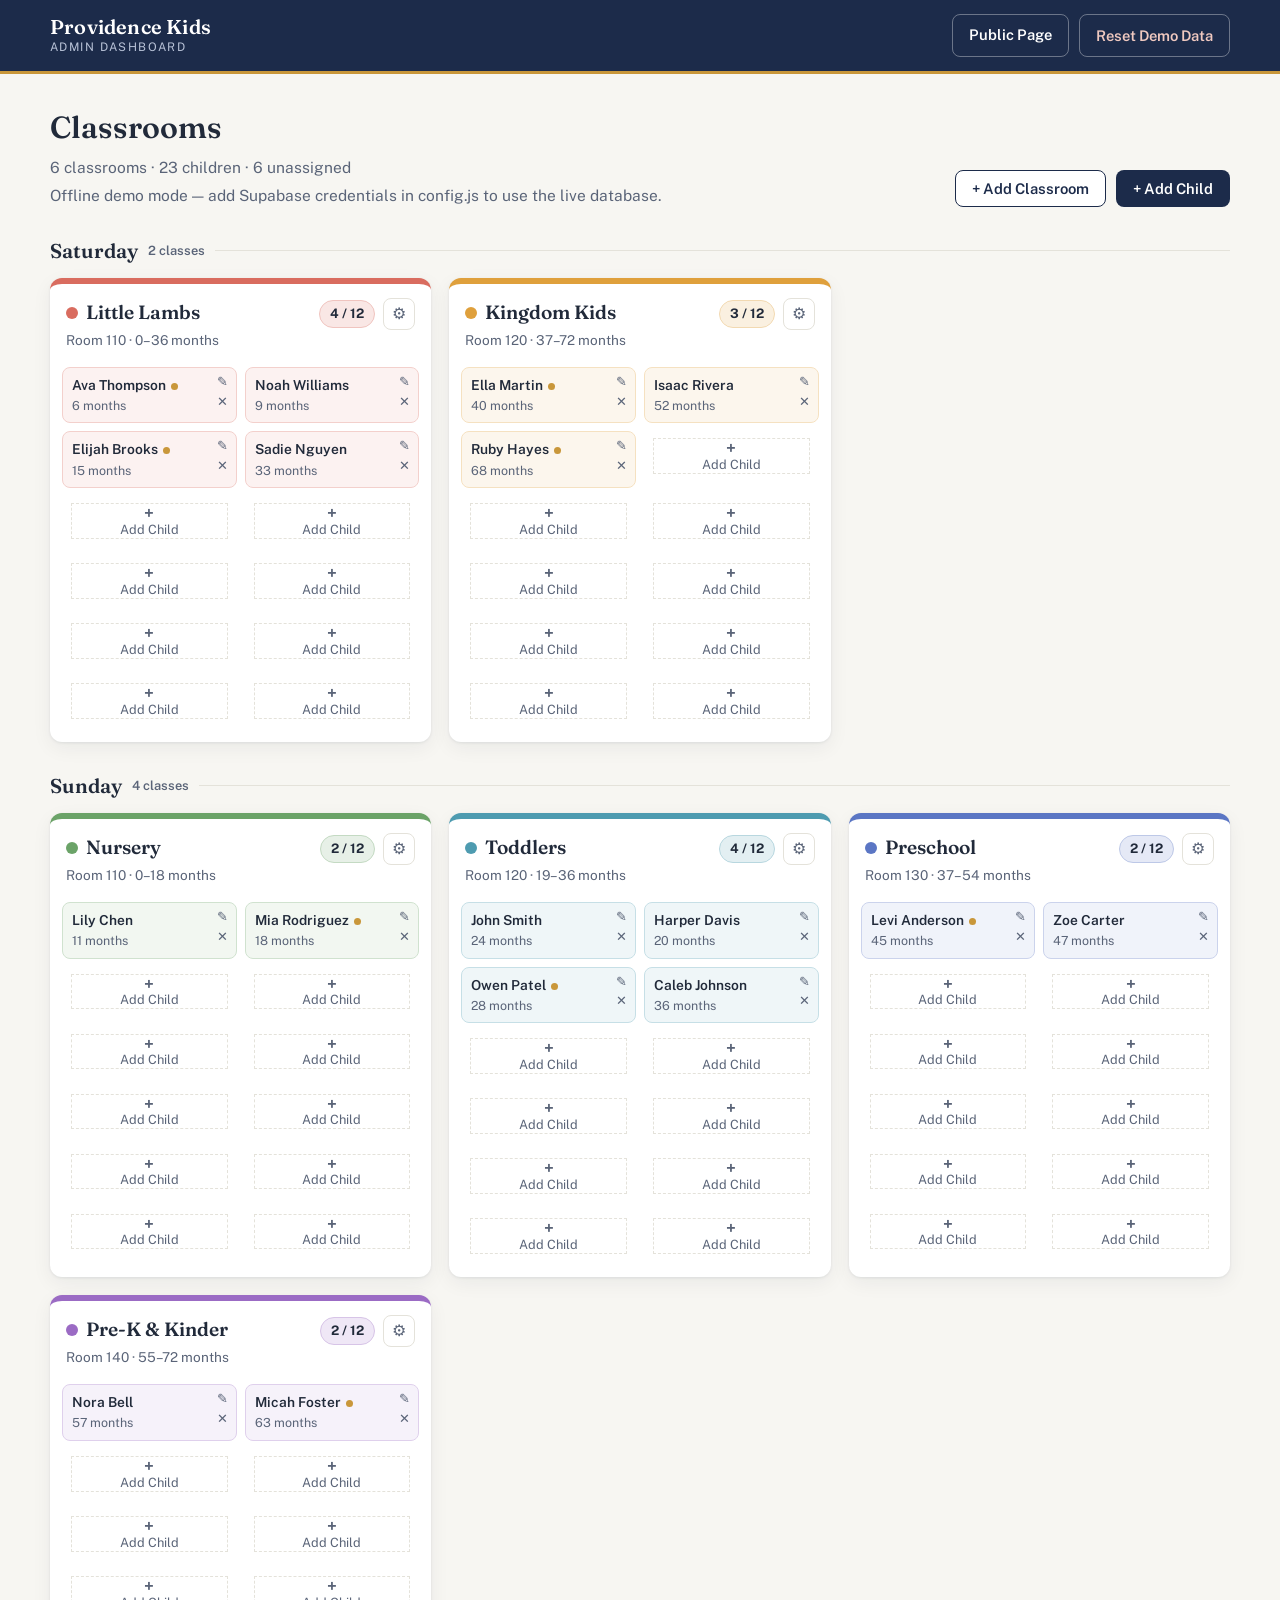
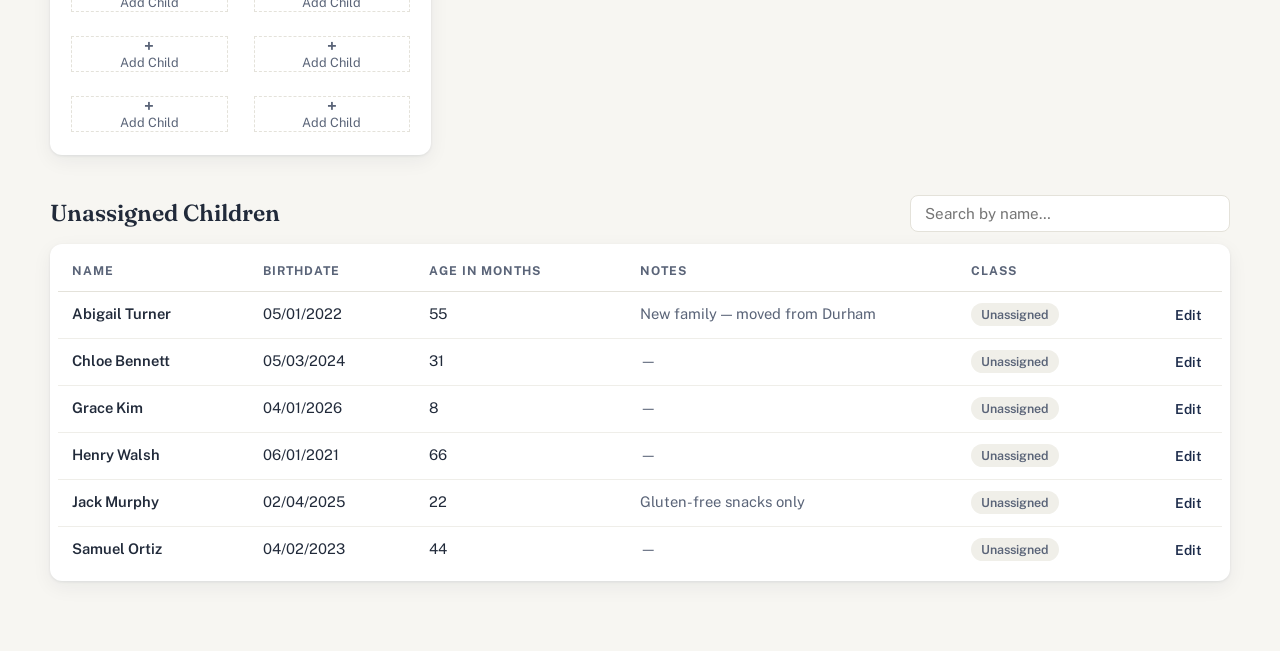
==== admin.html @ 1f91c4f0 "Add files via upload" ====
<!DOCTYPE html>
<html lang="en">
<head>
  <meta charset="UTF-8">
  <meta name="viewport" content="width=device-width, initial-scale=1.0">
  <title>Admin Dashboard · Providence Kids</title>
  <link rel="preconnect" href="https://fonts.googleapis.com">
  <link rel="preconnect" href="https://fonts.gstatic.com" crossorigin>
  <link href="https://fonts.googleapis.com/css2?family=Fraunces:opsz,wght@9..144,500;9..144,600;9..144,700&family=Public+Sans:wght@400;500;600;700&display=swap" rel="stylesheet">
  <link rel="stylesheet" href="styles.css">
</head>
<body class="page-admin">

  <header class="site-header">
    <div class="container header-inner">
      <a class="brand" href="index.html">
        <img src="https://www.pray.org/wp-content/uploads/2023/04/cropped-logoweb-1-270x270.png"
             alt="Providence Church logo" class="brand-logo"
             onerror="this.style.display='none'">
        <span class="brand-text">
          <span class="brand-name">Providence Kids</span>
          <span class="brand-sub">Admin Dashboard</span>
        </span>
      </a>
      <nav class="header-nav">
        <a class="btn btn-ghost" href="index.html">Public Page</a>
        <button id="resetDemoBtn" class="btn btn-ghost btn-danger-text" title="Restore the original sample data">Reset Demo Data</button>
      </nav>
    </div>
  </header>

  <main class="container admin-main">

    <div class="admin-toolbar">
      <div>
        <h1 class="page-title">Classrooms</h1>
        <p class="page-sub" id="dashboardSummary"></p>
      </div>
      <div class="toolbar-actions">
        <button id="addClassroomBtn" class="btn btn-secondary">+ Add Classroom</button>
        <button id="addChildBtn" class="btn btn-primary">+ Add Child</button>
      </div>
    </div>

    <div id="classroomGrid"></div>

    <section class="unassigned-section" id="unassignedSection">
      <div class="unassigned-header">
        <h2 class="section-title">Unassigned Children</h2>
        <input id="unassignedSearch" type="search" class="search-input"
               placeholder="Search by name…" autocomplete="off">
      </div>
      <div id="unassignedDrop" class="unassigned-drop">
        <table class="child-table">
          <thead>
            <tr>
              <th>Name</th>
              <th>Birthdate</th>
              <th>Age in Months</th>
              <th>Notes</th>
              <th>Class</th>
              <th class="th-actions"></th>
            </tr>
          </thead>
          <tbody id="unassignedTbody"></tbody>
        </table>
        <p id="unassignedEmpty" class="empty-note" hidden>No unassigned children. Drag a child here to unassign them.</p>
      </div>
    </section>
  </main>

  <!-- Add / Edit Child modal -->
  <div class="modal-overlay" id="childModal" hidden>
    <div class="modal" role="dialog" aria-modal="true" aria-labelledby="childModalTitle">
      <div class="modal-head">
        <h3 id="childModalTitle">Add Child</h3>
        <button class="modal-close" data-close="childModal" aria-label="Close">×</button>
      </div>
      <form id="childForm" class="modal-body">
        <input type="hidden" id="childId">
        <div class="form-grid">
          <label class="field">
            <span class="field-label">Child name <em>*</em></span>
            <input type="text" id="childName" required autocomplete="off">
          </label>
          <label class="field">
            <span class="field-label">Birthdate <em>*</em></span>
            <input type="date" id="childBirthdate" required>
          </label>
          <label class="field">
            <span class="field-label">Guardian name</span>
            <input type="text" id="guardianName" autocomplete="off">
          </label>
          <label class="field">
            <span class="field-label">Guardian email</span>
            <input type="email" id="guardianEmail" autocomplete="off">
          </label>
          <label class="field field-wide">
            <span class="field-label">Classroom</span>
            <select id="childClassroom"></select>
          </label>
          <label class="field field-wide">
            <span class="field-label">Notes</span>
            <textarea id="childNotes" rows="2" placeholder="Allergies, pick-up notes, etc."></textarea>
          </label>
        </div>
        <p class="age-preview" id="agePreview"></p>
        <p class="form-error" id="childFormError" hidden></p>
        <div class="modal-actions">
          <button type="button" class="btn btn-ghost" data-close="childModal">Cancel</button>
          <button type="submit" class="btn btn-primary" id="childSaveBtn">Save Child</button>
        </div>
      </form>
    </div>
  </div>

  <!-- Classroom settings modal -->
  <div class="modal-overlay" id="classroomModal" hidden>
    <div class="modal" role="dialog" aria-modal="true" aria-labelledby="classroomModalTitle">
      <div class="modal-head">
        <h3 id="classroomModalTitle">Classroom Settings</h3>
        <button class="modal-close" data-close="classroomModal" aria-label="Close">×</button>
      </div>
      <form id="classroomForm" class="modal-body">
        <input type="hidden" id="classroomId">
        <div class="form-grid">
          <label class="field field-wide">
            <span class="field-label">Classroom name <em>*</em></span>
            <input type="text" id="classroomName" required autocomplete="off">
          </label>
          <label class="field">
            <span class="field-label">Day <em>*</em></span>
            <select id="classroomDay">
              <option value="Saturday">Saturday</option>
              <option value="Sunday">Sunday</option>
            </select>
          </label>
          <label class="field">
            <span class="field-label">Room <em>*</em></span>
            <input type="text" id="classroomRoom" required autocomplete="off" placeholder="e.g. 110">
          </label>
          <label class="field">
            <span class="field-label">Minimum age (months) <em>*</em></span>
            <input type="number" id="classroomMin" min="0" max="216" required>
          </label>
          <label class="field">
            <span class="field-label">Maximum age (months) <em>*</em></span>
            <input type="number" id="classroomMax" min="0" max="216" required>
          </label>
          <div class="field field-wide">
            <span class="field-label">Classroom color</span>
            <div id="colorSwatches" class="color-swatches"></div>
          </div>
        </div>
        <p class="form-error" id="classroomFormError" hidden></p>
        <div class="modal-actions modal-actions-split">
          <button type="button" class="btn btn-danger" id="deleteClassroomBtn">Delete Classroom</button>
          <div class="modal-actions-right">
            <button type="button" class="btn btn-ghost" data-close="classroomModal">Cancel</button>
            <button type="submit" class="btn btn-primary">Save Changes</button>
          </div>
        </div>
      </form>
    </div>
  </div>

  <!-- Assign existing child modal -->
  <div class="modal-overlay" id="assignModal" hidden>
    <div class="modal" role="dialog" aria-modal="true" aria-labelledby="assignModalTitle">
      <div class="modal-head">
        <h3 id="assignModalTitle">Add Child to Classroom</h3>
        <button class="modal-close" data-close="assignModal" aria-label="Close">×</button>
      </div>
      <div class="modal-body">
        <input type="search" id="assignSearch" class="search-input search-full"
               placeholder="Search children…" autocomplete="off">
        <ul id="assignList" class="assign-list"></ul>
        <p id="assignEmpty" class="empty-note" hidden>No available children found. Use “+ Add Child” to create one.</p>
        <div class="modal-actions">
          <button type="button" class="btn btn-ghost" data-close="assignModal">Cancel</button>
          <button type="button" class="btn btn-secondary" id="assignNewChildBtn">+ New Child</button>
        </div>
      </div>
    </div>
  </div>

  <div id="toast" class="toast" hidden></div>

  <!-- Supabase client (UMD). config.js is generated at deploy time or created locally; if absent, the app runs in offline demo mode. -->
  <script src="https://cdn.jsdelivr.net/npm/@supabase/supabase-js@2/dist/umd/supabase.js"></script>
  <script src="config.js"></script>
  <script src="app.js"></script>
</body>
</html>
---- styles.css ----
/* ============================================================
   Providence Kids — demo styles
   Palette inspired by Providence Church (pray.org):
   clean white, deep navy, warm gold accents.
   ============================================================ */

:root {
  --navy: #1c2b4a;
  --navy-deep: #131f38;
  --gold: #c9973a;
  --gold-soft: #f3e7d0;
  --paper: #f7f6f2;
  --white: #ffffff;
  --ink: #212a3a;
  --ink-soft: #5a6478;
  --line: #e4e2da;
  --danger: #b3402e;
  --danger-soft: #fbeae6;
  --ok: #2e7d4f;

  --radius: 12px;
  --radius-sm: 8px;
  --shadow: 0 1px 3px rgba(19, 31, 56, 0.08), 0 6px 20px rgba(19, 31, 56, 0.06);
  --shadow-lift: 0 4px 10px rgba(19, 31, 56, 0.12), 0 12px 32px rgba(19, 31, 56, 0.12);

  --font-display: "Fraunces", Georgia, serif;
  --font-body: "Public Sans", -apple-system, "Segoe UI", sans-serif;
}

* { box-sizing: border-box; }

html { -webkit-text-size-adjust: 100%; }

body {
  margin: 0;
  font-family: var(--font-body);
  font-size: 15.5px;
  line-height: 1.55;
  color: var(--ink);
  background: var(--paper);
}

img { max-width: 100%; }

.container {
  width: min(1180px, 100% - 40px);
  margin-inline: auto;
}

/* ---------- Header ---------- */

.site-header {
  background: var(--navy);
  color: var(--white);
  border-bottom: 3px solid var(--gold);
}

.header-inner {
  display: flex;
  align-items: center;
  justify-content: space-between;
  gap: 16px;
  padding: 14px 0;
}

.brand {
  display: flex;
  align-items: center;
  gap: 12px;
  text-decoration: none;
  color: inherit;
  min-width: 0;
}

.brand-logo {
  width: 44px;
  height: 44px;
  border-radius: 10px;
  background: var(--white);
  object-fit: contain;
  padding: 4px;
  flex-shrink: 0;
}

.brand-text { display: flex; flex-direction: column; min-width: 0; }

.brand-name {
  font-family: var(--font-display);
  font-weight: 600;
  font-size: 1.25rem;
  line-height: 1.15;
  letter-spacing: 0.01em;
}

.brand-sub {
  font-size: 0.74rem;
  text-transform: uppercase;
  letter-spacing: 0.12em;
  color: #b9c3d8;
}

.header-nav { display: flex; gap: 10px; flex-shrink: 0; }

/* ---------- Buttons ---------- */

.btn {
  font-family: var(--font-body);
  font-size: 0.92rem;
  font-weight: 600;
  border: 1px solid transparent;
  border-radius: var(--radius-sm);
  padding: 9px 16px;
  cursor: pointer;
  text-decoration: none;
  display: inline-flex;
  align-items: center;
  justify-content: center;
  gap: 6px;
  transition: background-color 0.15s ease, box-shadow 0.15s ease, border-color 0.15s ease;
  white-space: nowrap;
}

.btn:focus-visible,
input:focus-visible,
select:focus-visible {
  outline: 3px solid rgba(201, 151, 58, 0.55);
  outline-offset: 2px;
}

.btn-primary { background: var(--navy); color: var(--white); }
.btn-primary:hover { background: var(--navy-deep); }

.btn-secondary {
  background: var(--white);
  color: var(--navy);
  border-color: var(--navy);
}
.btn-secondary:hover { background: #eef1f7; }

.btn-ghost {
  background: transparent;
  color: inherit;
  border-color: rgba(255, 255, 255, 0.35);
}
.site-header .btn-ghost:hover { background: rgba(255, 255, 255, 0.12); }
.modal .btn-ghost,
.page-admin main .btn-ghost {
  color: var(--ink-soft);
  border-color: var(--line);
}
.modal .btn-ghost:hover { background: #f1f0eb; }

.btn-danger {
  background: var(--danger-soft);
  color: var(--danger);
  border-color: rgba(179, 64, 46, 0.35);
}
.btn-danger:hover { background: #f6d9d2; }

.btn-danger-text { color: #f0c9c0; }

/* ---------- Public page ---------- */

.hero {
  background:
    radial-gradient(1100px 420px at 85% -60%, rgba(201, 151, 58, 0.22), transparent 65%),
    var(--navy);
  color: var(--white);
  padding: 56px 0 72px;
}

.hero-inner { max-width: 720px; }

.eyebrow {
  margin: 0 0 10px;
  font-size: 0.76rem;
  font-weight: 700;
  text-transform: uppercase;
  letter-spacing: 0.18em;
  color: var(--gold);
}

.hero-title {
  font-family: var(--font-display);
  font-weight: 600;
  font-size: clamp(2rem, 5vw, 3rem);
  line-height: 1.1;
  margin: 0 0 12px;
}

.hero-lede { margin: 0 0 28px; color: #ccd4e4; font-size: 1.05rem; }

.lookup-card {
  background: var(--white);
  color: var(--ink);
  border-radius: var(--radius);
  box-shadow: var(--shadow-lift);
  padding: 22px;
}

.field-label {
  display: block;
  font-size: 0.8rem;
  font-weight: 700;
  text-transform: uppercase;
  letter-spacing: 0.08em;
  color: var(--ink-soft);
  margin-bottom: 8px;
}

.field-label em { color: var(--danger); font-style: normal; }

.lookup-row { display: flex; gap: 10px; }

.lookup-row input {
  flex: 1;
  min-width: 0;
  font-size: 1.15rem;
  padding: 10px 14px;
  border: 1.5px solid var(--line);
  border-radius: var(--radius-sm);
  font-family: var(--font-body);
}

.lookup-result { margin-top: 18px; }
.lookup-result:empty { margin-top: 0; }

.result-card + .result-card { margin-top: 10px; }

.result-card {
  border-radius: var(--radius-sm);
  padding: 18px 20px;
  border-left: 6px solid var(--gold);
  background: var(--gold-soft);
  animation: pop-in 0.22s ease;
}

.result-card.result-none {
  border-left-color: var(--danger);
  background: var(--danger-soft);
}

.result-kicker {
  margin: 0 0 4px;
  font-size: 0.76rem;
  font-weight: 700;
  text-transform: uppercase;
  letter-spacing: 0.14em;
  color: var(--ink-soft);
}

.result-class {
  margin: 0;
  font-family: var(--font-display);
  font-size: 1.7rem;
  font-weight: 600;
  line-height: 1.15;
}

.result-detail { margin: 4px 0 0; color: var(--ink-soft); }

@keyframes pop-in {
  from { opacity: 0; transform: translateY(6px); }
  to   { opacity: 1; transform: none; }
}

.class-list-section { padding: 44px 0 60px; }

.section-title {
  font-family: var(--font-display);
  font-weight: 600;
  font-size: 1.45rem;
  margin: 0 0 18px;
}

.public-class-grid {
  display: grid;
  grid-template-columns: repeat(3, 1fr);
  gap: 16px;
}

.public-class-card {
  background: var(--white);
  border-radius: var(--radius);
  box-shadow: var(--shadow);
  padding: 16px 18px;
  border-top: 5px solid var(--gold);
}

.public-class-name {
  font-family: var(--font-display);
  font-weight: 600;
  font-size: 1.15rem;
  margin: 0 0 2px;
}

.public-class-range { margin: 0; color: var(--ink-soft); font-size: 0.92rem; }

.site-footer {
  background: var(--navy-deep);
  color: #aeb8cd;
  padding: 26px 0;
  font-size: 0.88rem;
  text-align: center;
}
.site-footer p { margin: 4px 0; }
.footer-note { color: #7684a0; }

/* ---------- Admin layout ---------- */

.admin-main { padding: 30px 0 70px; }

.admin-toolbar {
  display: flex;
  align-items: flex-end;
  justify-content: space-between;
  gap: 16px;
  flex-wrap: wrap;
  margin-bottom: 22px;
}

.page-title {
  font-family: var(--font-display);
  font-weight: 600;
  font-size: 1.9rem;
  margin: 0;
}

.page-sub { margin: 4px 0 0; color: var(--ink-soft); }

.toolbar-actions { display: flex; gap: 10px; flex-wrap: wrap; }

.classroom-grid {
  display: grid;
  grid-template-columns: repeat(3, 1fr);
  gap: 18px;
}

/* ---------- Classroom card ---------- */

.classroom-card {
  background: var(--white);
  border-radius: var(--radius);
  box-shadow: var(--shadow);
  border-top: 6px solid var(--room-color, var(--gold));
  display: flex;
  flex-direction: column;
  overflow: hidden;
  transition: box-shadow 0.15s ease;
}

.classroom-card.drop-target {
  box-shadow: 0 0 0 3px var(--room-color, var(--gold)), var(--shadow-lift);
}

.classroom-card.drop-blocked {
  box-shadow: 0 0 0 3px var(--danger), var(--shadow);
}

.classroom-head {
  display: flex;
  align-items: flex-start;
  justify-content: space-between;
  gap: 10px;
  padding: 14px 16px 10px;
}

.classroom-title { min-width: 0; }

.classroom-name {
  font-family: var(--font-display);
  font-weight: 600;
  font-size: 1.2rem;
  margin: 0;
  display: flex;
  align-items: center;
  gap: 8px;
}

.color-dot {
  width: 12px;
  height: 12px;
  border-radius: 50%;
  background: var(--room-color);
  flex-shrink: 0;
}

.classroom-range {
  margin: 2px 0 0;
  color: var(--ink-soft);
  font-size: 0.85rem;
}

.classroom-meta {
  display: flex;
  align-items: center;
  gap: 8px;
  flex-shrink: 0;
}

.count-pill {
  font-size: 0.82rem;
  font-weight: 700;
  padding: 3px 10px;
  border-radius: 99px;
  background: color-mix(in srgb, var(--room-color) 16%, white);
  color: var(--ink);
  border: 1px solid color-mix(in srgb, var(--room-color) 40%, white);
}

.count-pill.full {
  background: var(--danger-soft);
  border-color: rgba(179, 64, 46, 0.4);
  color: var(--danger);
}

.icon-btn {
  border: 1px solid var(--line);
  background: var(--white);
  border-radius: var(--radius-sm);
  width: 32px;
  height: 32px;
  cursor: pointer;
  font-size: 1rem;
  line-height: 1;
  color: var(--ink-soft);
  display: inline-flex;
  align-items: center;
  justify-content: center;
}
.icon-btn:hover { background: #f1f0eb; color: var(--ink); }

.full-banner {
  margin: 0 16px 8px;
  padding: 6px 10px;
  border-radius: var(--radius-sm);
  background: var(--danger-soft);
  color: var(--danger);
  font-size: 0.82rem;
  font-weight: 700;
  text-align: center;
}

.slot-list {
  list-style: none;
  margin: 0;
  padding: 6px 12px 14px;
  display: grid;
  grid-template-columns: 1fr 1fr;
  gap: 8px;
}

.slot {
  border-radius: var(--radius-sm);
  min-height: 52px;
  padding: 7px 9px;
  font-size: 0.86rem;
  position: relative;
}

.slot-occupied {
  background: color-mix(in srgb, var(--room-color) 9%, white);
  border: 1px solid color-mix(in srgb, var(--room-color) 32%, white);
  cursor: grab;
  padding-right: 26px;
}

.slot-occupied:active { cursor: grabbing; }

.slot-occupied.dragging { opacity: 0.4; }

.slot-name {
  font-weight: 600;
  display: block;
  overflow: hidden;
  text-overflow: ellipsis;
  white-space: nowrap;
}

.slot-age {
  display: block;
  color: var(--ink-soft);
  font-size: 0.78rem;
}

.slot-actions {
  position: absolute;
  top: 6px;
  right: 6px;
  display: flex;
  flex-direction: column;
  gap: 3px;
}

.slot-mini-btn {
  border: none;
  background: transparent;
  color: var(--ink-soft);
  cursor: pointer;
  font-size: 0.8rem;
  line-height: 1;
  padding: 2px;
  border-radius: 4px;
}
.slot-mini-btn:hover { background: rgba(19, 31, 56, 0.08); color: var(--ink); }

.slot-empty {
  border: 1.5px dashed var(--line);
  background: transparent;
  color: var(--ink-soft);
  display: flex;
  flex-direction: column;
  align-items: center;
  justify-content: center;
  gap: 0;
  cursor: pointer;
  font-family: var(--font-body);
  font-size: 0.8rem;
  width: 100%;
}
.slot-empty:hover {
  border-color: var(--room-color);
  color: var(--ink);
  background: color-mix(in srgb, var(--room-color) 6%, white);
}
.slot-empty .plus { font-size: 1.05rem; font-weight: 700; line-height: 1; }

/* ---------- Unassigned section ---------- */

.unassigned-section { margin-top: 40px; }

.unassigned-header {
  display: flex;
  align-items: center;
  justify-content: space-between;
  gap: 14px;
  flex-wrap: wrap;
  margin-bottom: 12px;
}
.unassigned-header .section-title { margin: 0; }

.search-input {
  font-family: var(--font-body);
  font-size: 0.95rem;
  padding: 9px 14px;
  border: 1.5px solid var(--line);
  border-radius: var(--radius-sm);
  background: var(--white);
  width: min(320px, 100%);
}

.search-full { width: 100%; margin-bottom: 12px; }

.unassigned-drop {
  background: var(--white);
  border-radius: var(--radius);
  box-shadow: var(--shadow);
  padding: 6px;
  border: 2px dashed transparent;
  transition: border-color 0.15s ease, background-color 0.15s ease;
  overflow-x: auto;
}

.unassigned-drop.drop-target {
  border-color: var(--gold);
  background: #fdfaf3;
}

.child-table {
  width: 100%;
  border-collapse: collapse;
  min-width: 560px;
}

.child-table th {
  text-align: left;
  font-size: 0.76rem;
  text-transform: uppercase;
  letter-spacing: 0.08em;
  color: var(--ink-soft);
  padding: 10px 14px;
  border-bottom: 1.5px solid var(--line);
}

.child-table td {
  padding: 11px 14px;
  border-bottom: 1px solid #efeee9;
  font-size: 0.92rem;
}

.child-table tbody tr { cursor: grab; }
.child-table tbody tr:active { cursor: grabbing; }
.child-table tbody tr:hover { background: #faf9f5; }
.child-table tbody tr.dragging { opacity: 0.4; }
.child-table tbody tr:last-child td { border-bottom: none; }

.td-name { font-weight: 600; }
.td-actions { text-align: right; white-space: nowrap; }
.th-actions { width: 90px; }

.link-btn {
  border: none;
  background: none;
  color: var(--navy);
  font-weight: 600;
  font-size: 0.86rem;
  cursor: pointer;
  padding: 4px 6px;
  border-radius: 4px;
  font-family: var(--font-body);
}
.link-btn:hover { background: #eef1f7; text-decoration: underline; }

.badge-unassigned {
  display: inline-block;
  font-size: 0.78rem;
  font-weight: 600;
  color: var(--ink-soft);
  background: #f0efe9;
  border-radius: 99px;
  padding: 2px 10px;
}

.empty-note {
  padding: 22px 14px;
  text-align: center;
  color: var(--ink-soft);
  margin: 0;
}

/* ---------- Modals ---------- */

.modal-overlay {
  position: fixed;
  inset: 0;
  background: rgba(19, 31, 56, 0.5);
  display: flex;
  align-items: center;
  justify-content: center;
  padding: 20px;
  z-index: 50;
}

.modal-overlay[hidden] { display: none; }

.modal {
  background: var(--white);
  border-radius: var(--radius);
  box-shadow: var(--shadow-lift);
  width: min(520px, 100%);
  max-height: calc(100vh - 40px);
  overflow-y: auto;
  animation: pop-in 0.18s ease;
}

.modal-head {
  display: flex;
  align-items: center;
  justify-content: space-between;
  padding: 16px 20px 0;
}

.modal-head h3 {
  margin: 0;
  font-family: var(--font-display);
  font-weight: 600;
  font-size: 1.3rem;
}

.modal-close {
  border: none;
  background: none;
  font-size: 1.5rem;
  line-height: 1;
  cursor: pointer;
  color: var(--ink-soft);
  padding: 4px 8px;
  border-radius: var(--radius-sm);
}
.modal-close:hover { background: #f1f0eb; color: var(--ink); }

.modal-body { padding: 14px 20px 20px; }

.form-grid {
  display: grid;
  grid-template-columns: 1fr 1fr;
  gap: 14px;
}

.field { display: flex; flex-direction: column; min-width: 0; }
.field-wide { grid-column: 1 / -1; }

.day-heading {
  font-family: var(--font-display);
  font-weight: 600;
  font-size: 1.25rem;
  margin: 28px 0 12px;
  display: flex;
  align-items: center;
  gap: 10px;
}

.day-heading::after {
  content: "";
  flex: 1;
  height: 1.5px;
  background: var(--line);
}

.day-heading .day-count {
  font-family: var(--font-body);
  font-size: 0.8rem;
  font-weight: 600;
  color: var(--ink-soft);
}

.td-notes {
  max-width: 220px;
  overflow: hidden;
  text-overflow: ellipsis;
  white-space: nowrap;
  color: var(--ink-soft);
}

.note-dot {
  display: inline-block;
  width: 7px;
  height: 7px;
  border-radius: 50%;
  background: var(--gold);
  margin-left: 5px;
  vertical-align: middle;
}

.field input,
.field select,
.field textarea {
  font-family: var(--font-body);
  font-size: 0.95rem;
  padding: 9px 12px;
  border: 1.5px solid var(--line);
  border-radius: var(--radius-sm);
  background: var(--white);
  width: 100%;
}

.field textarea {
  resize: vertical;
  min-height: 54px;
  font-family: var(--font-body);
}

.age-preview {
  margin: 12px 0 0;
  font-size: 0.88rem;
  color: var(--ink-soft);
}
.age-preview:empty { margin: 0; }

.form-error {
  margin: 12px 0 0;
  padding: 8px 12px;
  border-radius: var(--radius-sm);
  background: var(--danger-soft);
  color: var(--danger);
  font-size: 0.88rem;
  font-weight: 600;
}

.modal-actions {
  display: flex;
  justify-content: flex-end;
  gap: 10px;
  margin-top: 20px;
}

.modal-actions-split { justify-content: space-between; flex-wrap: wrap; }
.modal-actions-right { display: flex; gap: 10px; }

.color-swatches {
  display: flex;
  gap: 8px;
  flex-wrap: wrap;
}

.swatch {
  width: 34px;
  height: 34px;
  border-radius: 50%;
  border: 3px solid transparent;
  cursor: pointer;
  padding: 0;
}
.swatch.selected {
  border-color: var(--navy);
  box-shadow: 0 0 0 2px var(--white) inset;
}

/* ---------- Assign list ---------- */

.assign-list {
  list-style: none;
  margin: 0;
  padding: 0;
  max-height: 300px;
  overflow-y: auto;
  border: 1px solid var(--line);
  border-radius: var(--radius-sm);
}

.assign-list:empty { display: none; }

.assign-item {
  display: flex;
  align-items: center;
  justify-content: space-between;
  gap: 10px;
  padding: 10px 14px;
  border-bottom: 1px solid #efeee9;
}
.assign-item:last-child { border-bottom: none; }

.assign-item-info { min-width: 0; }
.assign-item-name { font-weight: 600; display: block; }
.assign-item-meta { font-size: 0.82rem; color: var(--ink-soft); }

/* ---------- Toast ---------- */

.toast {
  position: fixed;
  bottom: 24px;
  left: 50%;
  transform: translateX(-50%);
  background: var(--navy-deep);
  color: var(--white);
  padding: 11px 20px;
  border-radius: 99px;
  font-size: 0.9rem;
  font-weight: 600;
  box-shadow: var(--shadow-lift);
  z-index: 80;
  max-width: calc(100vw - 40px);
  text-align: center;
}

.toast.toast-error { background: var(--danger); }

/* ---------- Responsive ---------- */

@media (max-width: 980px) {
  .classroom-grid,
  .public-class-grid { grid-template-columns: repeat(2, 1fr); }
}

@media (max-width: 620px) {
  .classroom-grid,
  .public-class-grid { grid-template-columns: 1fr; }
  .lookup-row { flex-direction: column; }
  .form-grid { grid-template-columns: 1fr; }
  .header-inner { flex-wrap: wrap; }
  .slot-list { grid-template-columns: 1fr 1fr; }
}

@media (prefers-reduced-motion: reduce) {
  * { animation: none !important; transition: none !important; }
}
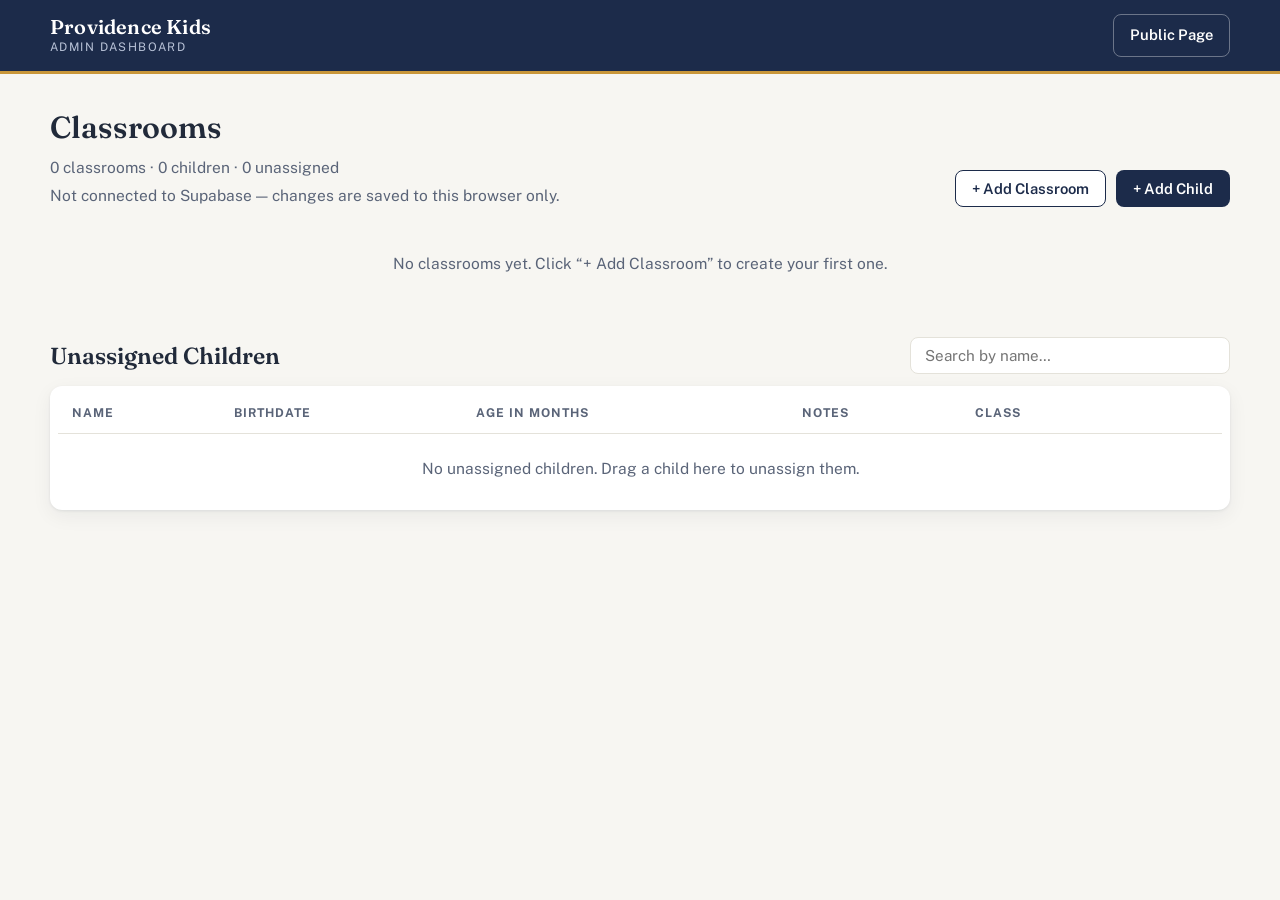
==== commit 2ffa85f6: "Add files via upload" ====
--- a/admin.html
+++ b/admin.html
@@ -24,7 +24,6 @@
       </a>
       <nav class="header-nav">
         <a class="btn btn-ghost" href="index.html">Public Page</a>
-        <button id="resetDemoBtn" class="btn btn-ghost btn-danger-text" title="Restore the original sample data">Reset Demo Data</button>
       </nav>
     </div>
   </header>
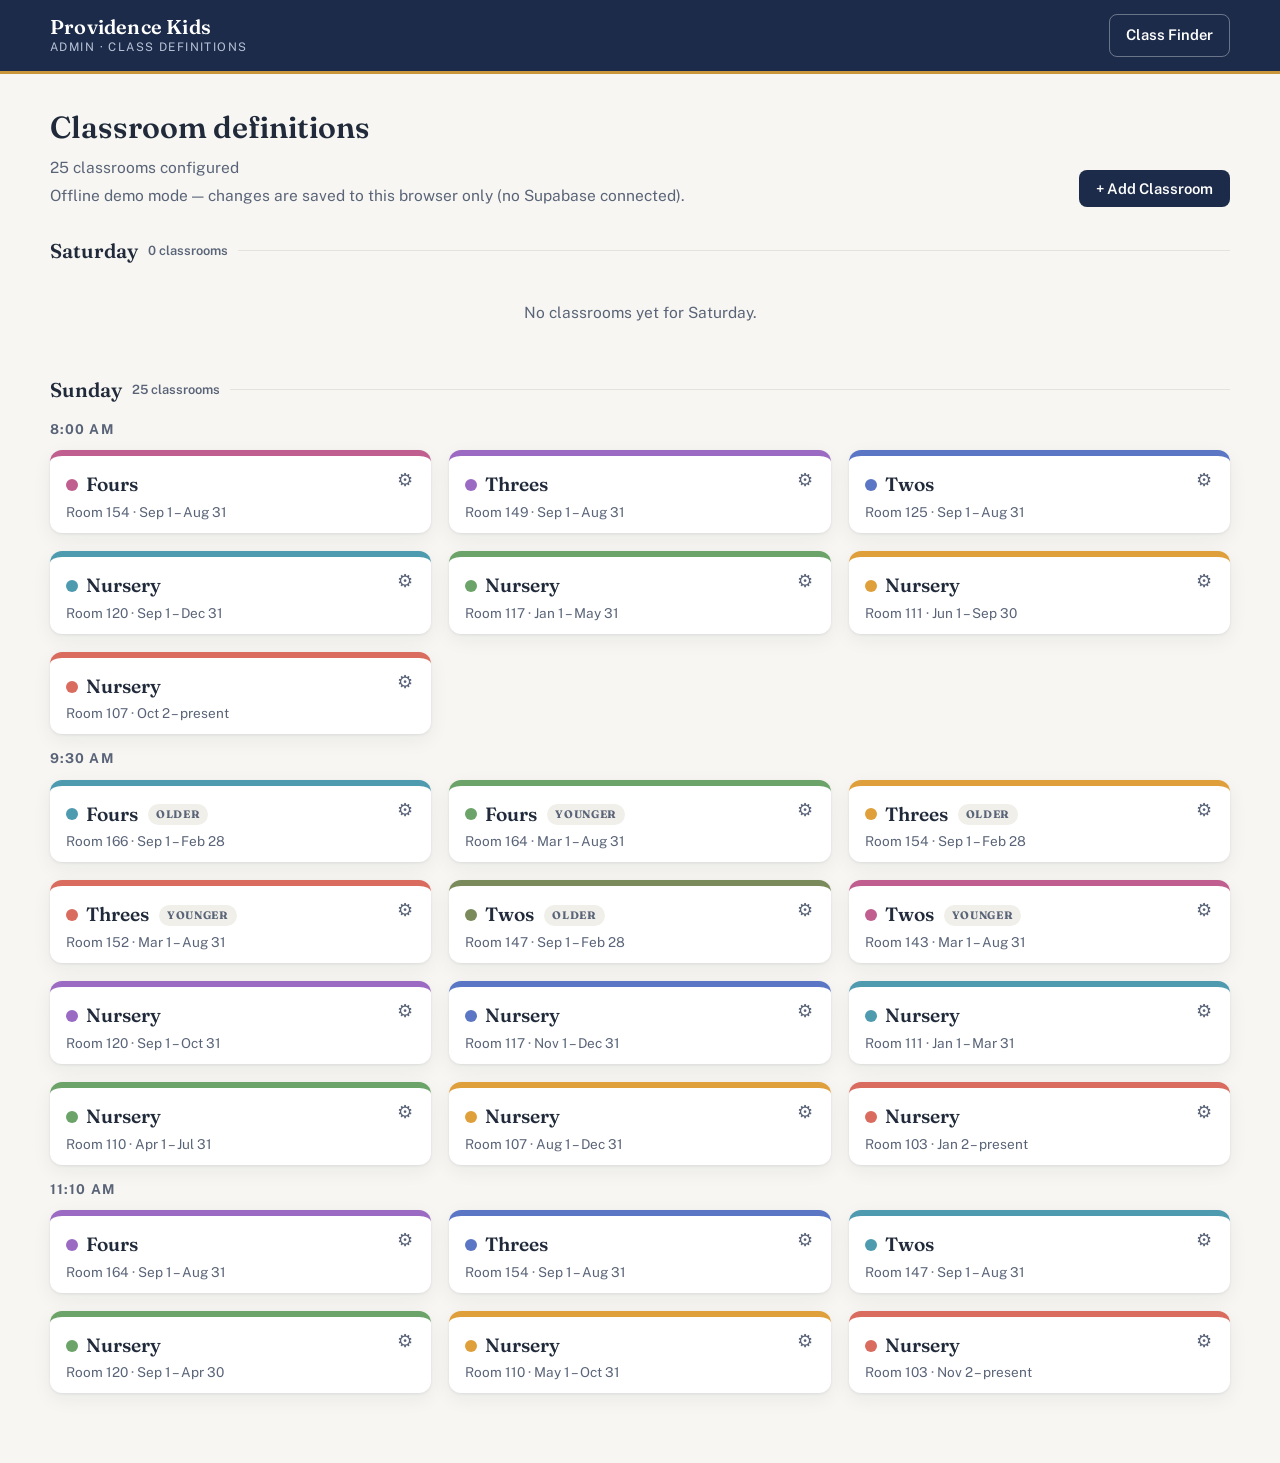
==== commit aa372439: "Add files via upload" ====
--- a/admin.html
+++ b/admin.html
@@ -3,7 +3,7 @@
 <head>
   <meta charset="UTF-8">
   <meta name="viewport" content="width=device-width, initial-scale=1.0">
-  <title>Admin Dashboard · Providence Kids</title>
+  <title>Admin · Providence Kids</title>
   <link rel="preconnect" href="https://fonts.googleapis.com">
   <link rel="preconnect" href="https://fonts.gstatic.com" crossorigin>
   <link href="https://fonts.googleapis.com/css2?family=Fraunces:opsz,wght@9..144,500;9..144,600;9..144,700&family=Public+Sans:wght@400;500;600;700&display=swap" rel="stylesheet">
@@ -19,11 +19,11 @@
              onerror="this.style.display='none'">
         <span class="brand-text">
           <span class="brand-name">Providence Kids</span>
-          <span class="brand-sub">Admin Dashboard</span>
+          <span class="brand-sub">Admin · Class Definitions</span>
         </span>
       </a>
       <nav class="header-nav">
-        <a class="btn btn-ghost" href="index.html">Public Page</a>
+        <a class="btn btn-ghost" href="index.html">Class Finder</a>
       </nav>
     </div>
   </header>
@@ -32,160 +32,89 @@
 
     <div class="admin-toolbar">
       <div>
-        <h1 class="page-title">Classrooms</h1>
-        <p class="page-sub" id="dashboardSummary"></p>
+        <h1 class="page-title">Classroom definitions</h1>
+        <p class="page-sub" id="adminSummary"></p>
+        <p class="page-sub" id="localModeNote" hidden>Offline demo mode — changes are saved to this browser only (no Supabase connected).</p>
       </div>
       <div class="toolbar-actions">
-        <button id="addClassroomBtn" class="btn btn-secondary">+ Add Classroom</button>
-        <button id="addChildBtn" class="btn btn-primary">+ Add Child</button>
+        <button id="addClassroomBtn" class="btn btn-primary">+ Add Classroom</button>
       </div>
     </div>
 
-    <div id="classroomGrid"></div>
+    <div id="adminClassList"></div>
 
-    <section class="unassigned-section" id="unassignedSection">
-      <div class="unassigned-header">
-        <h2 class="section-title">Unassigned Children</h2>
-        <input id="unassignedSearch" type="search" class="search-input"
-               placeholder="Search by name…" autocomplete="off">
-      </div>
-      <div id="unassignedDrop" class="unassigned-drop">
-        <table class="child-table">
-          <thead>
-            <tr>
-              <th>Name</th>
-              <th>Birthdate</th>
-              <th>Age in Months</th>
-              <th>Notes</th>
-              <th>Class</th>
-              <th class="th-actions"></th>
-            </tr>
-          </thead>
-          <tbody id="unassignedTbody"></tbody>
-        </table>
-        <p id="unassignedEmpty" class="empty-note" hidden>No unassigned children. Drag a child here to unassign them.</p>
-      </div>
-    </section>
   </main>
 
-  <!-- Add / Edit Child modal -->
-  <div class="modal-overlay" id="childModal" hidden>
-    <div class="modal" role="dialog" aria-modal="true" aria-labelledby="childModalTitle">
+  <!-- Classroom edit/create modal -->
+  <div class="modal-overlay" id="classroomModal" hidden>
+    <div class="modal">
       <div class="modal-head">
-        <h3 id="childModalTitle">Add Child</h3>
-        <button class="modal-close" data-close="childModal" aria-label="Close">×</button>
-      </div>
-      <form id="childForm" class="modal-body">
-        <input type="hidden" id="childId">
-        <div class="form-grid">
-          <label class="field">
-            <span class="field-label">Child name <em>*</em></span>
-            <input type="text" id="childName" required autocomplete="off">
-          </label>
-          <label class="field">
-            <span class="field-label">Birthdate <em>*</em></span>
-            <input type="date" id="childBirthdate" required>
-          </label>
-          <label class="field">
-            <span class="field-label">Guardian name</span>
-            <input type="text" id="guardianName" autocomplete="off">
-          </label>
-          <label class="field">
-            <span class="field-label">Guardian email</span>
-            <input type="email" id="guardianEmail" autocomplete="off">
-          </label>
-          <label class="field field-wide">
-            <span class="field-label">Classroom</span>
-            <select id="childClassroom"></select>
-          </label>
-          <label class="field field-wide">
-            <span class="field-label">Notes</span>
-            <textarea id="childNotes" rows="2" placeholder="Allergies, pick-up notes, etc."></textarea>
-          </label>
-        </div>
-        <p class="age-preview" id="agePreview"></p>
-        <p class="form-error" id="childFormError" hidden></p>
-        <div class="modal-actions">
-          <button type="button" class="btn btn-ghost" data-close="childModal">Cancel</button>
-          <button type="submit" class="btn btn-primary" id="childSaveBtn">Save Child</button>
-        </div>
-      </form>
-    </div>
-  </div>
-
-  <!-- Classroom settings modal -->
-  <div class="modal-overlay" id="classroomModal" hidden>
-    <div class="modal" role="dialog" aria-modal="true" aria-labelledby="classroomModalTitle">
-      <div class="modal-head">
-        <h3 id="classroomModalTitle">Classroom Settings</h3>
-        <button class="modal-close" data-close="classroomModal" aria-label="Close">×</button>
-      </div>
-      <form id="classroomForm" class="modal-body">
-        <input type="hidden" id="classroomId">
-        <div class="form-grid">
-          <label class="field field-wide">
-            <span class="field-label">Classroom name <em>*</em></span>
-            <input type="text" id="classroomName" required autocomplete="off">
-          </label>
-          <label class="field">
-            <span class="field-label">Day <em>*</em></span>
-            <select id="classroomDay">
-              <option value="Saturday">Saturday</option>
-              <option value="Sunday">Sunday</option>
-            </select>
-          </label>
-          <label class="field">
-            <span class="field-label">Room <em>*</em></span>
-            <input type="text" id="classroomRoom" required autocomplete="off" placeholder="e.g. 110">
-          </label>
-          <label class="field">
-            <span class="field-label">Minimum age (months) <em>*</em></span>
-            <input type="number" id="classroomMin" min="0" max="216" required>
-          </label>
-          <label class="field">
-            <span class="field-label">Maximum age (months) <em>*</em></span>
-            <input type="number" id="classroomMax" min="0" max="216" required>
-          </label>
-          <div class="field field-wide">
-            <span class="field-label">Classroom color</span>
-            <div id="colorSwatches" class="color-swatches"></div>
-          </div>
-        </div>
-        <p class="form-error" id="classroomFormError" hidden></p>
-        <div class="modal-actions modal-actions-split">
-          <button type="button" class="btn btn-danger" id="deleteClassroomBtn">Delete Classroom</button>
-          <div class="modal-actions-right">
-            <button type="button" class="btn btn-ghost" data-close="classroomModal">Cancel</button>
-            <button type="submit" class="btn btn-primary">Save Changes</button>
-          </div>
-        </div>
-      </form>
-    </div>
-  </div>
-
-  <!-- Assign existing child modal -->
-  <div class="modal-overlay" id="assignModal" hidden>
-    <div class="modal" role="dialog" aria-modal="true" aria-labelledby="assignModalTitle">
-      <div class="modal-head">
-        <h3 id="assignModalTitle">Add Child to Classroom</h3>
-        <button class="modal-close" data-close="assignModal" aria-label="Close">×</button>
+        <h3 id="classroomModalTitle">Edit Classroom</h3>
+        <button class="modal-close" data-close-modal="classroomModal" aria-label="Close">&times;</button>
       </div>
       <div class="modal-body">
-        <input type="search" id="assignSearch" class="search-input search-full"
-               placeholder="Search children…" autocomplete="off">
-        <ul id="assignList" class="assign-list"></ul>
-        <p id="assignEmpty" class="empty-note" hidden>No available children found. Use “+ Add Child” to create one.</p>
-        <div class="modal-actions">
-          <button type="button" class="btn btn-ghost" data-close="assignModal">Cancel</button>
-          <button type="button" class="btn btn-secondary" id="assignNewChildBtn">+ New Child</button>
-        </div>
+        <form id="classroomForm">
+          <input type="hidden" id="classroomId">
+          <div class="form-grid">
+            <div class="field field-wide">
+              <label class="field-label" for="classroomName">Name</label>
+              <input id="classroomName" type="text" placeholder="e.g. Nursery, Twos, Threes">
+            </div>
+            <div class="field">
+              <label class="field-label" for="classroomDay">Day</label>
+              <select id="classroomDay">
+                <option value="Saturday">Saturday</option>
+                <option value="Sunday">Sunday</option>
+              </select>
+            </div>
+            <div class="field">
+              <label class="field-label" for="classroomTime">Service Time</label>
+              <input id="classroomTime" type="text" placeholder="e.g. 9:30 AM" list="timeSuggestions">
+              <datalist id="timeSuggestions">
+                <option value="8:00 AM">
+                <option value="9:30 AM">
+                <option value="11:10 AM">
+              </datalist>
+            </div>
+            <div class="field">
+              <label class="field-label" for="classroomRoom">Room number</label>
+              <input id="classroomRoom" type="text" placeholder="e.g. 110">
+            </div>
+            <div class="field">
+              <label class="field-label" for="classroomNote">Note <span style="text-transform:none;font-weight:400;">(optional)</span></label>
+              <input id="classroomNote" type="text" placeholder="e.g. younger, older">
+            </div>
+            <div class="field">
+              <label class="field-label" for="classroomMin">Birthdate range starts</label>
+              <input id="classroomMin" type="date">
+            </div>
+            <div class="field">
+              <label class="field-label" for="classroomMax">Birthdate range ends</label>
+              <input id="classroomMax" type="date">
+              <label style="display:flex;align-items:center;gap:6px;margin-top:6px;font-size:0.85rem;color:var(--ink-soft);font-weight:400;">
+                <input type="checkbox" id="classroomNoMax" style="width:auto;"> No upper limit (newest babies)
+              </label>
+            </div>
+            <div class="field field-wide">
+              <label class="field-label">Color</label>
+              <div class="color-swatches" id="colorSwatches"></div>
+            </div>
+          </div>
+          <p class="form-error" id="classroomFormError" hidden></p>
+          <div class="modal-actions modal-actions-split">
+            <button type="button" id="deleteClassroomBtn" class="btn btn-danger">Delete</button>
+            <div class="modal-actions-right">
+              <button type="button" class="btn btn-ghost" data-close-modal="classroomModal">Cancel</button>
+              <button type="submit" class="btn btn-primary">Save</button>
+            </div>
+          </div>
+        </form>
       </div>
     </div>
   </div>
 
-  <div id="toast" class="toast" hidden></div>
+  <div class="toast" id="toast" hidden></div>
 
-  <!-- Supabase client (UMD). config.js is generated at deploy time or created locally; if absent, the app runs in offline demo mode. -->
   <script src="https://cdn.jsdelivr.net/npm/@supabase/supabase-js@2/dist/umd/supabase.js"></script>
   <script src="config.js"></script>
   <script src="app.js"></script>
--- a/styles.css
+++ b/styles.css
@@ -864,3 +864,135 @@
 @media (prefers-reduced-motion: reduce) {
   * { animation: none !important; transition: none !important; }
 }
+
+/* ---------- Mode tabs (birthday vs age lookup) ---------- */
+
+.mode-tabs {
+  display: flex;
+  gap: 6px;
+  background: #f0efe9;
+  border-radius: var(--radius-sm);
+  padding: 4px;
+  margin-bottom: 16px;
+}
+
+.mode-tab {
+  flex: 1;
+  border: none;
+  background: transparent;
+  color: var(--ink-soft);
+  font-family: var(--font-body);
+  font-weight: 600;
+  font-size: 0.88rem;
+  padding: 9px 10px;
+  border-radius: 7px;
+  cursor: pointer;
+  transition: background-color 0.15s ease, color 0.15s ease;
+}
+
+.mode-tab-active {
+  background: var(--white);
+  color: var(--navy);
+  box-shadow: 0 1px 3px rgba(19, 31, 56, 0.14);
+}
+
+.field-wrap[hidden] { display: none; }
+
+/* ---------- Settings panel: Day / Time sliders ---------- */
+
+.settings-panel {
+  margin-top: 20px;
+  padding-top: 18px;
+  border-top: 1.5px solid var(--line);
+  display: grid;
+  grid-template-columns: 1fr 1fr;
+  gap: 18px;
+}
+
+.setting-group { min-width: 0; }
+
+.range-slider {
+  -webkit-appearance: none;
+  appearance: none;
+  width: 100%;
+  height: 6px;
+  border-radius: 99px;
+  background: var(--line);
+  outline: none;
+  cursor: pointer;
+  margin: 6px 0 4px;
+}
+
+.range-slider::-webkit-slider-thumb {
+  -webkit-appearance: none;
+  appearance: none;
+  width: 20px;
+  height: 20px;
+  border-radius: 50%;
+  background: var(--navy);
+  border: 3px solid var(--white);
+  box-shadow: 0 1px 4px rgba(19, 31, 56, 0.4);
+  cursor: pointer;
+}
+
+.range-slider::-moz-range-thumb {
+  width: 20px;
+  height: 20px;
+  border-radius: 50%;
+  background: var(--navy);
+  border: 3px solid var(--white);
+  box-shadow: 0 1px 4px rgba(19, 31, 56, 0.4);
+  cursor: pointer;
+}
+
+.range-slider:disabled { opacity: 0.4; cursor: not-allowed; }
+
+.slider-labels {
+  display: flex;
+  justify-content: space-between;
+  font-size: 0.78rem;
+  color: var(--ink-soft);
+  font-weight: 600;
+}
+
+.slider-labels span { transition: color 0.15s ease; }
+.slider-label-active { color: var(--navy); }
+
+/* ---------- Class note tag (younger / older) ---------- */
+
+.class-note-tag {
+  display: inline-block;
+  font-size: 0.68rem;
+  font-weight: 700;
+  text-transform: uppercase;
+  letter-spacing: 0.06em;
+  color: var(--ink-soft);
+  background: #f0efe9;
+  border-radius: 99px;
+  padding: 2px 8px;
+  vertical-align: middle;
+  margin-left: 2px;
+}
+
+/* ---------- Highlighted class match ---------- */
+
+.public-class-card.highlight {
+  box-shadow: 0 0 0 3px var(--gold), var(--shadow-lift);
+  animation: pop-in 0.25s ease;
+}
+
+/* ---------- Admin: time sub-heading ---------- */
+
+.time-heading {
+  font-family: var(--font-body);
+  font-weight: 700;
+  font-size: 0.85rem;
+  text-transform: uppercase;
+  letter-spacing: 0.08em;
+  color: var(--ink-soft);
+  margin: 14px 0 10px;
+}
+
+@media (max-width: 620px) {
+  .settings-panel { grid-template-columns: 1fr; }
+}
